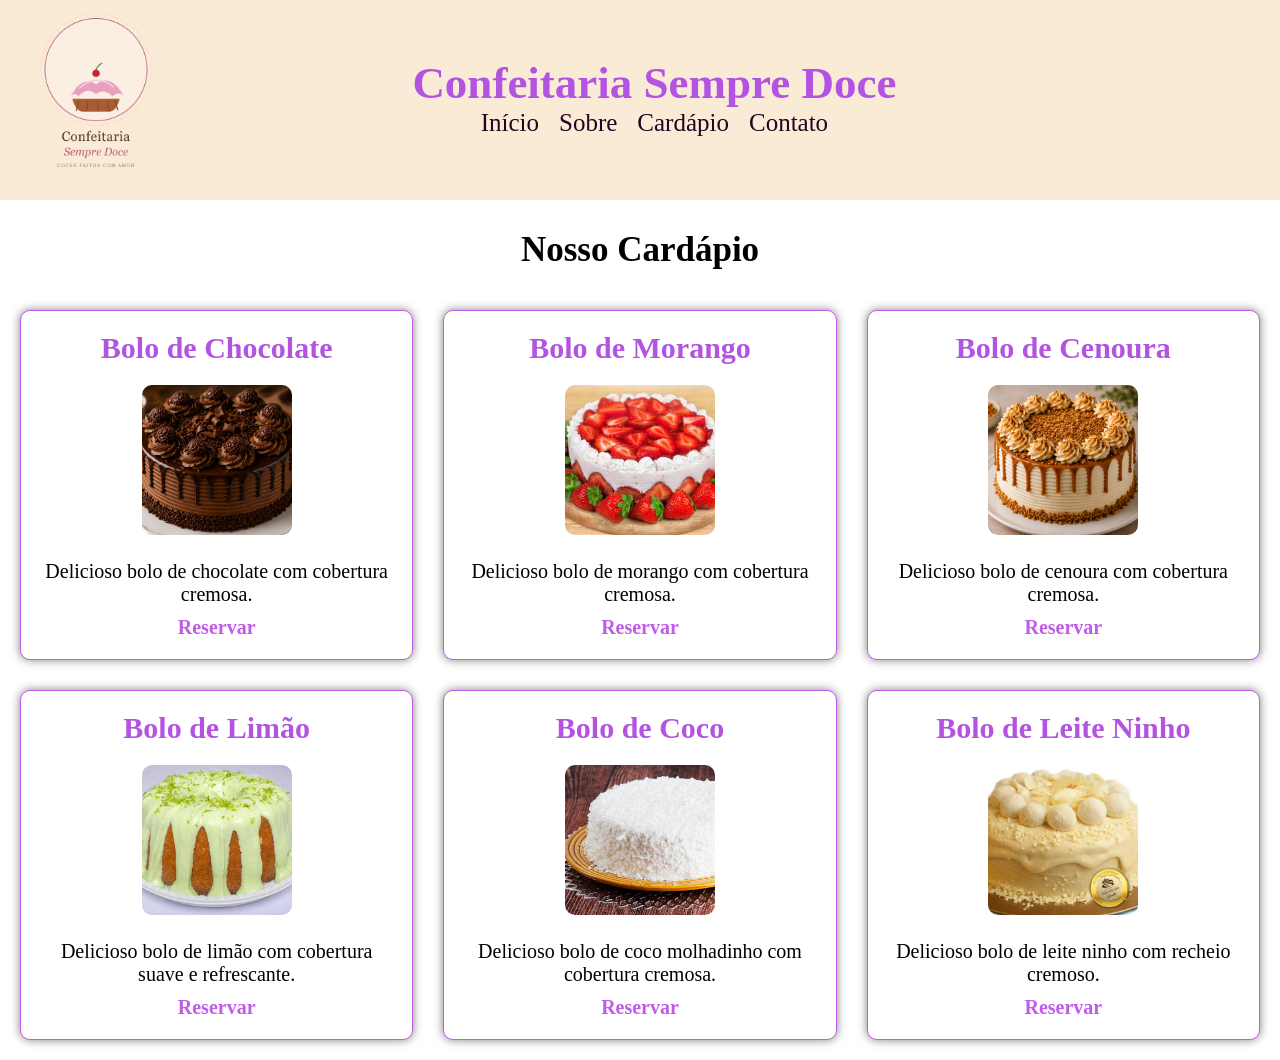
==== pages/cardapio.html @ a846c1dc "vs" ====
<!DOCTYPE html>
<html lang="pt-BR">

<head>
    <meta charset="UTF-8">
    <meta name="viewport" content="width=device-width, initial-scale=1.0">
    <title>Cardápio | Confeitaria Sempre Doce</title>
    <link rel="stylesheet" href="../css/index.css">
    <link rel="stylesheet" href="../css/cardapio.css">
    <link rel="preconnect" href="https://fonts.googleapis.com">
    <link rel="preconnect" href="https://fonts.gstatic.com" crossorigin>
    <link href="https://fonts.gooagleapis.com/css2?family=Luckiest+Guy&family=Slabo+13px&display=swap" rel="stylesheet">
</head>

<body>
    <header>
        <div class="div-logo">
            <img class="logotipo" src="../img/logo_confeitaria_sempre_doce.png" alt="Logo da Confeitaria Sempre Doce">
        </div>

        <div class="div-menu">
            <h1>Confeitaria Sempre Doce</h1>
            <nav>
                <ul>
                    <li><a href="../index.html">Início</a></li>
                    <li><a href="../pages/sobre.html">Sobre</a></li>
                    <li><a href="../pages/cardapio.html">Cardápio</a></li>
                    <li><a href="../pages/contato.html">Contato</a></li>
                </ul>
            </nav>
        </div> 
        <div class="div-logo"></div>
    </header>

    <div>
        <section class="sobre">
            <h2>Nosso Cardápio</h2>

            <div class="menu-cardapio-itens">
                <div class="menu-cardapio-item">
                    <h3>Bolo de Chocolate</h3>
                    <div class="div-card">
                        <img class="img-cardapio" src="../img/logo3(3).png" alt="Bolo de chocolate">
                        <p>Delicioso bolo de chocolate com cobertura cremosa.</p>
                    </div>
                    <div class="reservar">
                        <button class="button-reserva" onclick="abrir()">
                            Reservar
                        </button>
                    </div>
                </div>

                <div class="menu-cardapio-item">
                    <h3>Bolo de Morango</h3>
                    <div class="div-card">
                        <img class="img-cardapio" src="../img/bolo-morango.png" alt="Bolo de morango">
                        <p>Delicioso bolo de morango com cobertura cremosa.</p>
                    </div>
                    <div class="reservar">
                        <button class="button-reserva" onclick="abrir()">
                            Reservar
                        </button>
                    </div>
                </div>

                <div class="menu-cardapio-item">
                    <h3>Bolo de Cenoura</h3>
                    <div class="div-card">
                        <img class="img-cardapio" src="../img/logo3(5).png" alt="Bolo de cenoura">
                        <p>Delicioso bolo de cenoura com cobertura cremosa.</p>
                    </div>
                    <div class="reservar">
                        <button class="button-reserva" onclick="abrir()">
                            Reservar
                        </button>
                    </div>
                </div>

                <div class="menu-cardapio-item">
                    <h3>Bolo de Limão</h3>
                    <div class="div-card">
                        <img class="img-cardapio" src="../img/bolo-limao.png" alt="Bolo de limão">
                        <p>Delicioso bolo de limão com cobertura suave e refrescante.</p>
                    </div>
                    <div class="reservar">
                        <button class="button-reserva" onclick="abrir()">
                            Reservar
                        </button>
                    </div>
                </div>

                <div class="menu-cardapio-item">
                    <h3>Bolo de Coco</h3>
                    <div class="div-card">
                        <img class="img-cardapio" src="../img/bolo-coco.png" alt="Bolo de coco">
                        <p>Delicioso bolo de coco molhadinho com cobertura cremosa.</p>
                    </div>
                    <div class="reservar">
                        <button class="button-reserva" onclick="abrir()">
                            Reservar
                        </button>
                    </div>
                </div>

                <div class="menu-cardapio-item">
                    <h3>Bolo de Leite Ninho</h3>
                    <div class="div-card">
                        <img class="img-cardapio" src="../img/bolo.png" alt="Bolo de leite ninho">
                        <p>Delicioso bolo de leite ninho com recheio cremoso.</p>
                    </div>
                    <div class="reservar">
                        <button class="button-reserva" onclick="abrir()">
                            Reservar
                        </button>
                    </div>
                </div>
            </div>
        </section>


    </div>

    <div id="fade" class="hide"></div>

    <div id="modal" class="hide">
        <div class="centralizado">
            <h2>Realizar Reserva</h2>
            <img src="../img/qrcode-pix.png" alt="QRcode para pagamento via PIX">
        </div>

        <div class="fechar">
            <a href="">Fechar</a>

        </div>

    </div>
</body>
<script src="../js/cardapio.js"></script>

</html>
---- css/index.css ----
* {
    margin: 0;
    padding: 0;
    font-family: "Luckiest Guy", cursive;
}

header {
    height: 200px;
    display: flex;
    background-color: antiquewhite;
}

.div-logo {
    width: 15%;
    height: 194px;
    display: flex;
    align-items: center;
    justify-content: center;
}

.div-menu {
    width: 85%;
    height: 194px;
    display: flex;
    flex-direction: column;
    align-items: center;
    justify-content: center;
}

.logotipo {
    height: 190px;
}

ul {
   display:flex;
   gap: 20px;
   justify-content: center;
   list-style-type: none;
}

h1{
    color: #b254e1;
    font-size: 45px;
}

a {
    color: #260320;
    text-decoration: none;
    font-size: 25px;
}

a:hover {
    color: #b254e1;
    text-decoration: underline;
}

.img-bolo {
    width: 100%;
    height: 100%;
    object-fit: cover;
}

.sobre {
    text-align: center;
    margin-top: 10px;
}

h2 {
    font-size: 35px;
    margin-top: 30px;
}

p {
    font-size: 20px;
    margin-top: 10px;
}

.menu-cardapio-itens {
    display: flex;
    justify-content: space-around;
    margin-top: 20px;
}

.menu-cardapio-item {
    border: 2px solid #b254e1;
    border-radius: 5 px;
    width: 25%;
    box-shadow: 0px 0px 10px rgba(0, 0, 0, 0.5);
    padding: 20px;
}

h3{
    font-size: 30px;
    color: #b254e1;
    font-weight: bold;

}

.menu-cardapio-itens p{
    font-size: 20px;
}

footer {
    background-color: antiquewhite;
    height: 70px;
    margin-top: 20px;
    font-size: 20px;
    display: flex;
    justify-content: center;
    align-items: center;

}
---- css/cardapio.css ----
.menu-cardapio-itens {
    display: grid;
    grid-template-columns: repeat(3, 1fr);
    gap: 30px;
    padding: 20px;
}

.menu-cardapio-item {
    width: 100%;
    box-sizing: border-box;
    border: 1px solid #c05ce8;
    border-radius: 10px;
    padding: 20px;
    text-align: center;
    background-color: white;
}

.menu-cardapio-item h3 {
    margin-bottom: 20px;
}

.img-cardapio {
    width: 150px;
    height: 150px;
    object-fit: cover;
    border-radius: 10px;
    display: block;
    margin: 0 auto 15px;
}

.div-card {
    display: flex;
    flex-direction: column;
    align-items: center;
    gap: 10px;
    padding-bottom: 10px;
}

.div-card p {
    font-size: 20px;
    text-align: center;
    width: 100%;
    margin: 0;
}

.reservar {
    text-align: center;
}

.reservar a {
    font-size: 16px;
    color: blue;
    text-decoration: none;
    font-weight: bold;
}

.hide {
    display: none;
}

.fade {
    position: fixed;
    top: 0;
    left: 0;
    width: 100%;
    height: 100%;
    background-color: rgba(0, 0, 0, 0.5);
    z-index: 1;
}

.modal {
    position: fixed;
    top: 50%;
    left: 50%;
    transform: translate(-50%, -50%);
    background-color: #fff;
    border-radius: 10px;
    width: 300px;
    padding: 10px;
    padding: 50px 50px 50px 50px;
    z-index: 2;
}

.fechar {
    text-align: right;
}

.button-reserva {
    text-decoration: none;
    cursor: pointer;
    font-size: 20px;
    background-color: transparent;
    border: 0px;
    color: #c05ce8;
    font-weight: bold;
}

.button-reserva:hover {
    text-decoration: underline;
}

.centralizado {
    text-align: center;
}
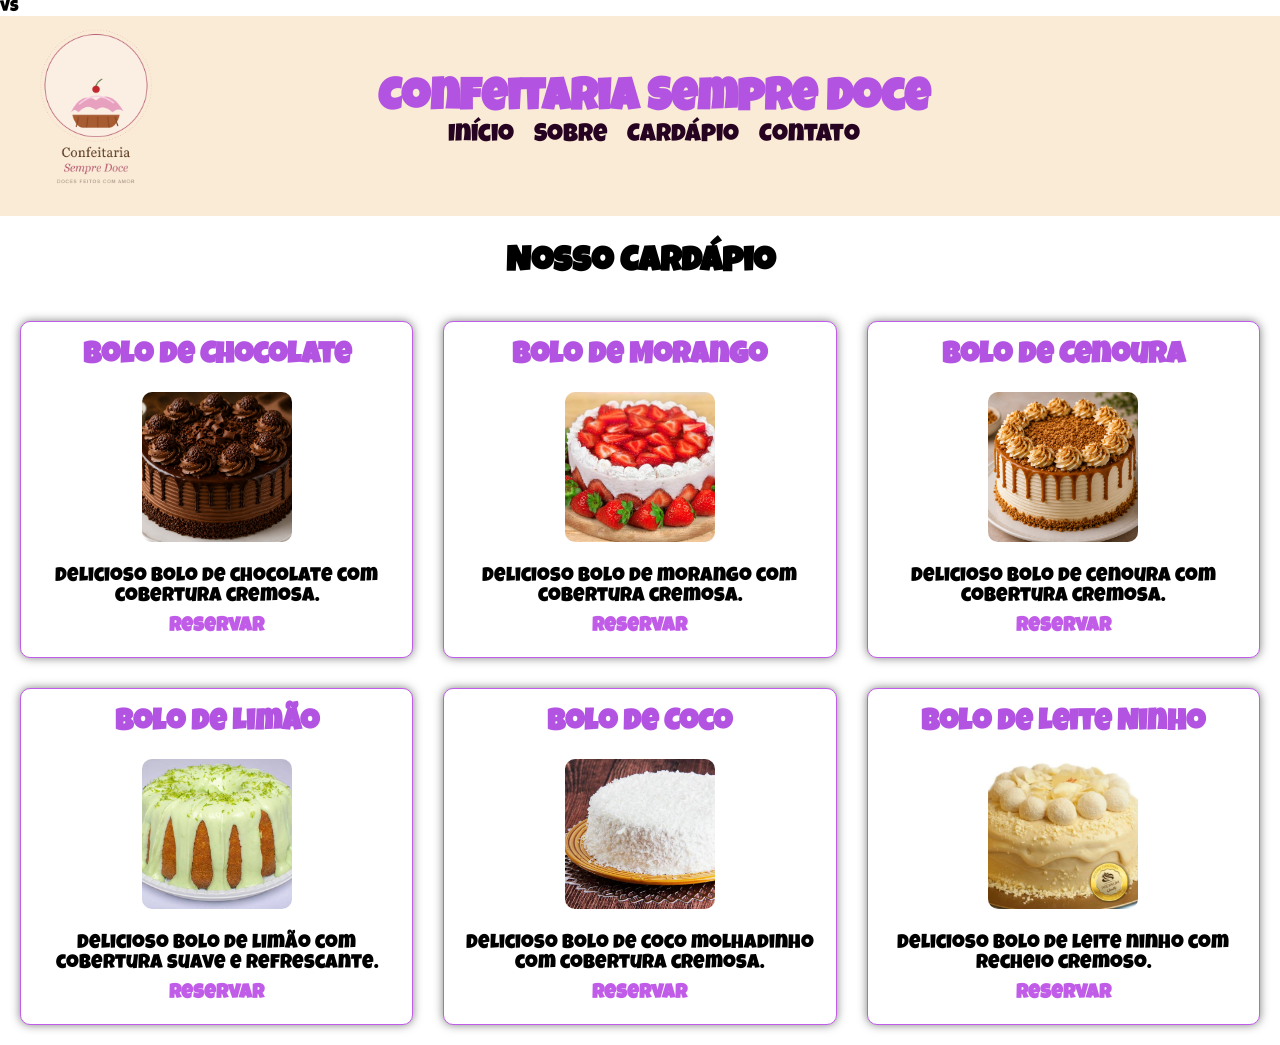
==== commit c9bf88f0: "vs" ====
--- a/pages/cardapio.html
+++ b/pages/cardapio.html
@@ -9,7 +9,8 @@
     <link rel="stylesheet" href="../css/cardapio.css">
     <link rel="preconnect" href="https://fonts.googleapis.com">
     <link rel="preconnect" href="https://fonts.gstatic.com" crossorigin>
-    <link href="https://fonts.gooagleapis.com/css2?family=Luckiest+Guy&family=Slabo+13px&display=swap" rel="stylesheet">
+    <link href="https://fonts.googleapis.com/css2?family=Luckiest+Guy&family=Slabo+13px&display=swap" rel="stylesheet">
+vs
 </head>
 
 <body>
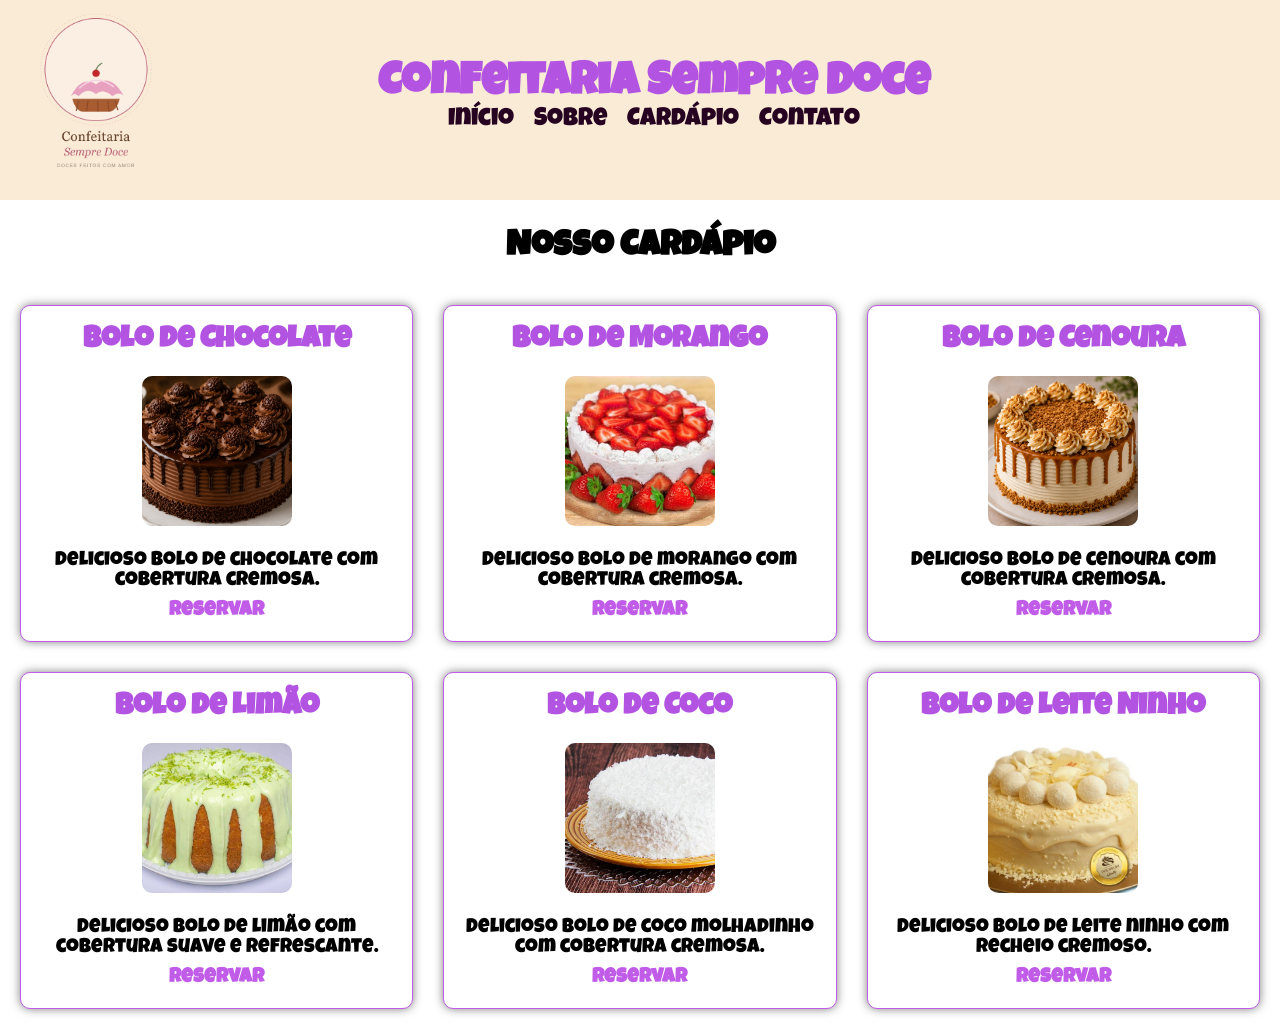
==== commit 15c53ab2: "VS" ====
--- a/pages/cardapio.html
+++ b/pages/cardapio.html
@@ -10,7 +10,7 @@
     <link rel="preconnect" href="https://fonts.googleapis.com">
     <link rel="preconnect" href="https://fonts.gstatic.com" crossorigin>
     <link href="https://fonts.googleapis.com/css2?family=Luckiest+Guy&family=Slabo+13px&display=swap" rel="stylesheet">
-vs
+
 </head>
 
 <body>
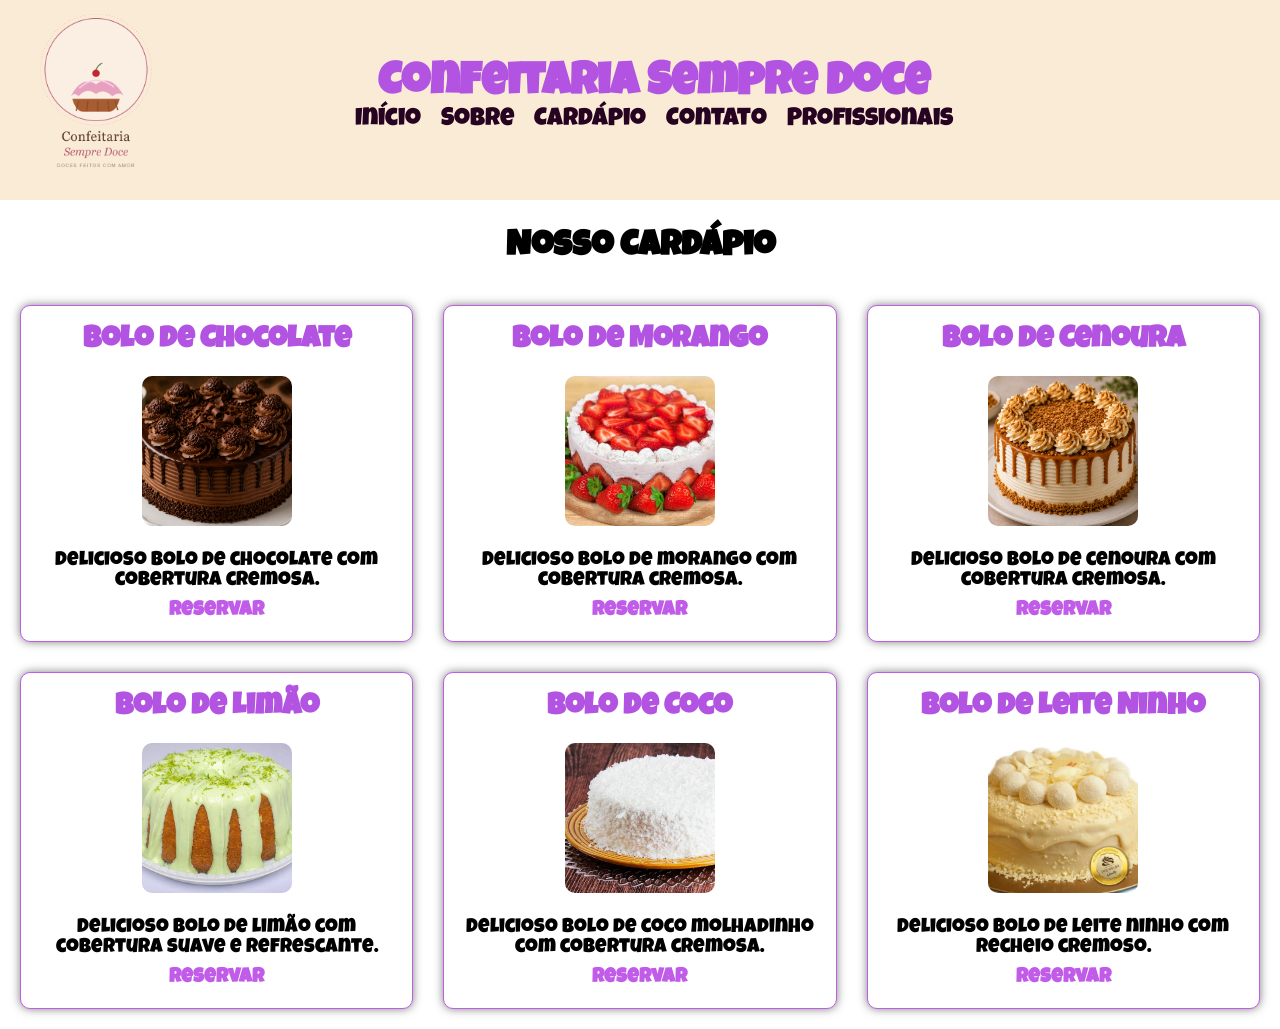
==== commit 1be9e616: "vs" ====
--- a/pages/cardapio.html
+++ b/pages/cardapio.html
@@ -27,6 +27,7 @@
                     <li><a href="../pages/sobre.html">Sobre</a></li>
                     <li><a href="../pages/cardapio.html">Cardápio</a></li>
                     <li><a href="../pages/contato.html">Contato</a></li>
+                    <li><a href="../pages/profissionais.html">Profissionais</a></li>
                 </ul>
             </nav>
         </div> 
